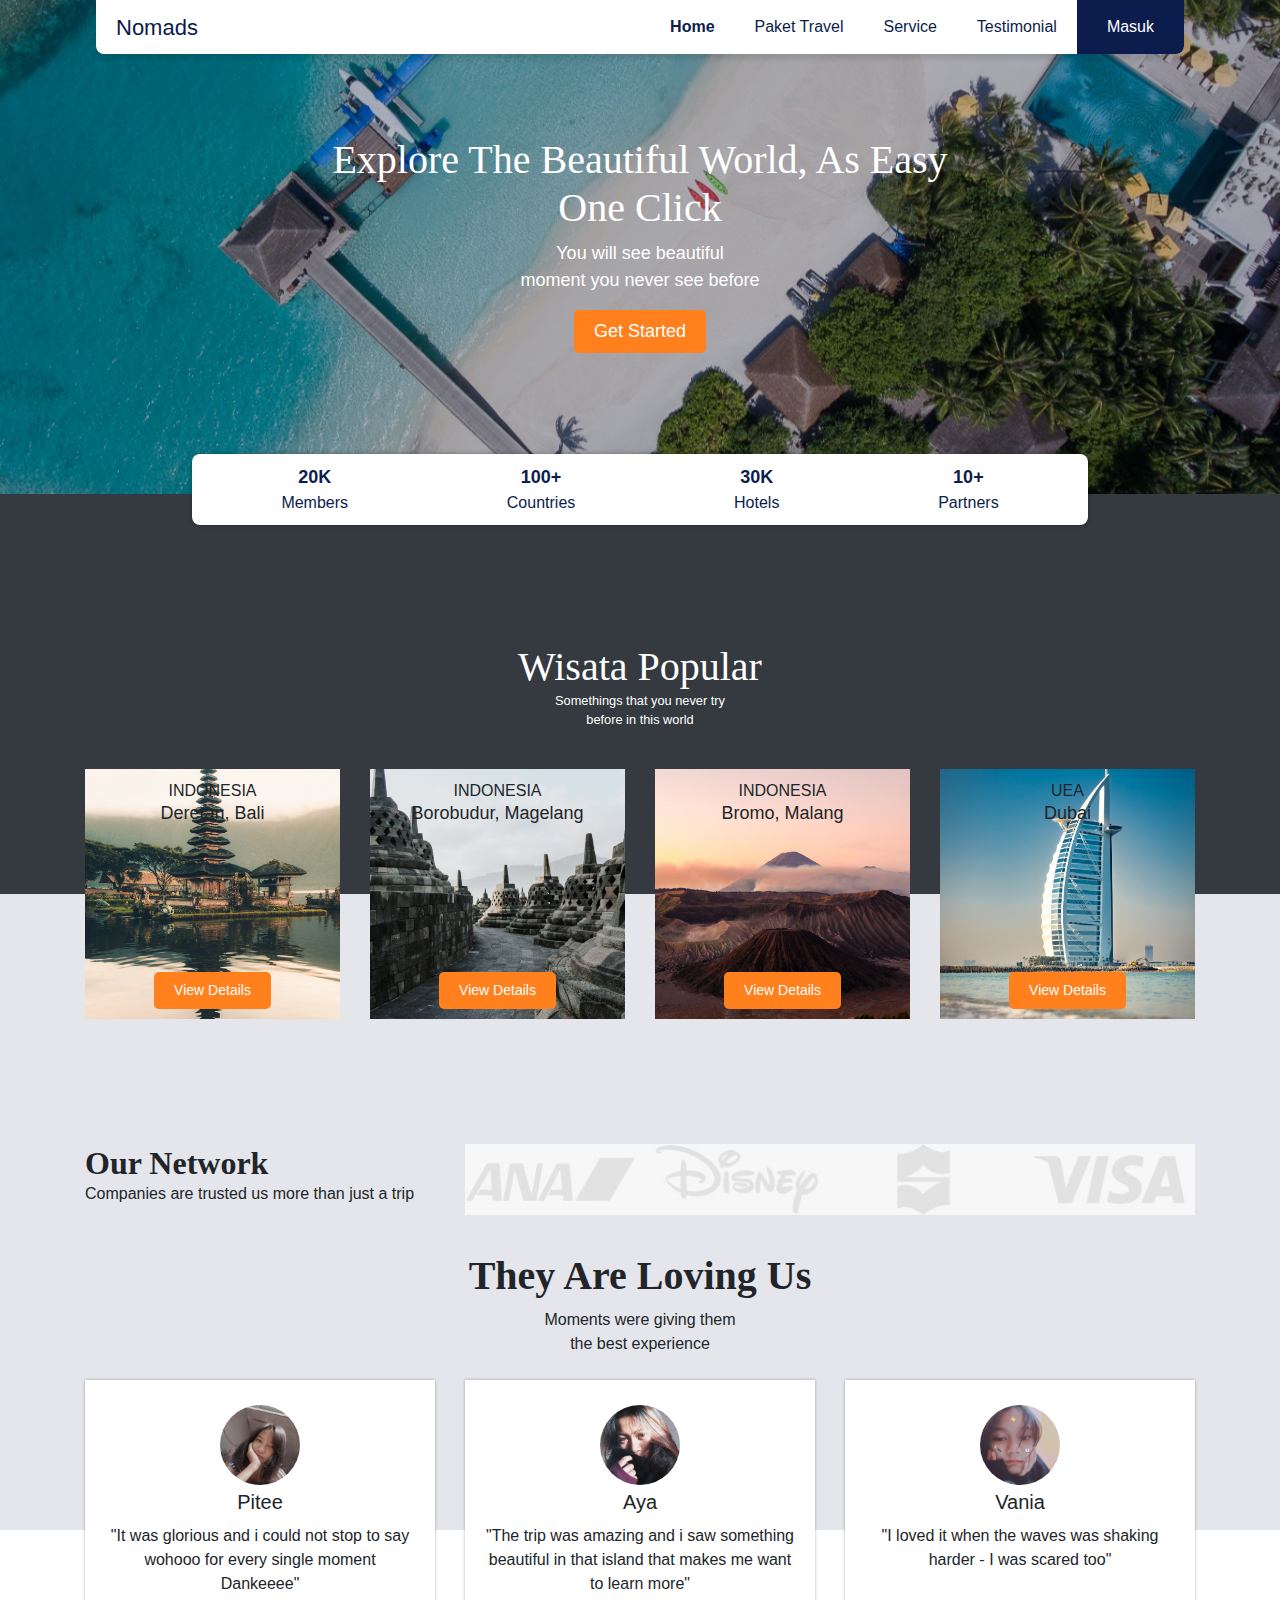
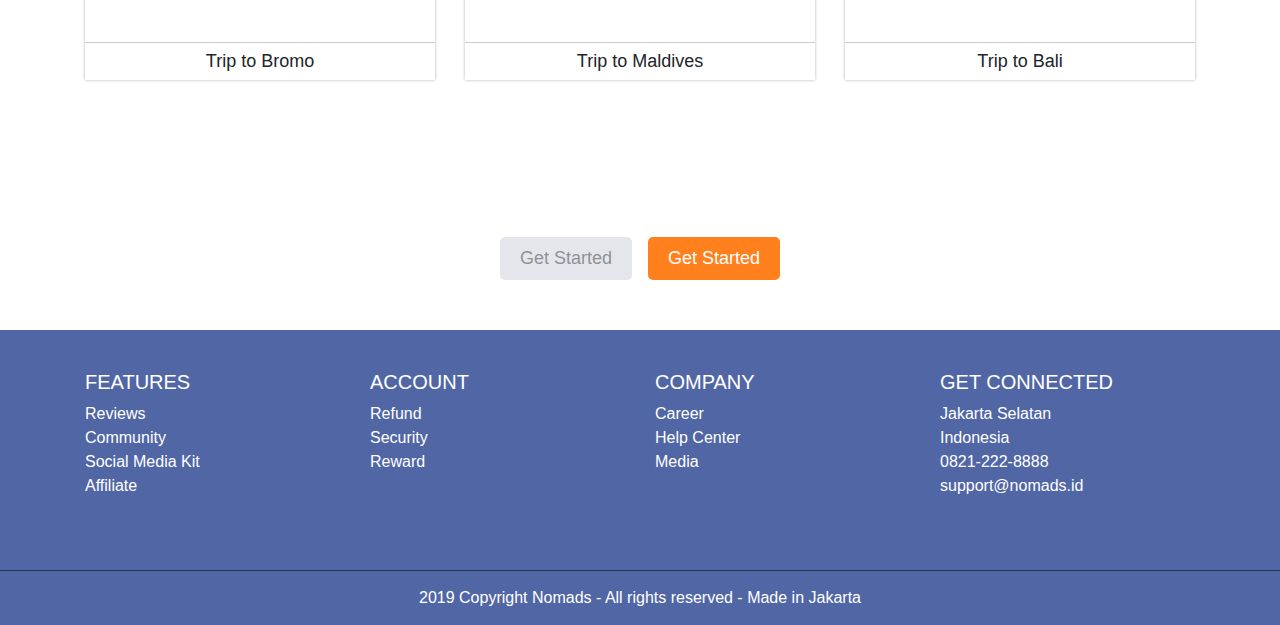
==== index.html @ 21e2a49b "initial commit" ====
<!doctype html>
<html lang="en">
  <head>
    <!-- Required meta tags -->
    <meta charset="utf-8">
    <meta name="viewport" content="width=device-width, initial-scale=1, shrink-to-fit=no">

    <!-- Bootstrap CSS -->
    <link rel="stylesheet" href="bootstrap/css/bootstrap.min.css">

    <!-- Styles -->
    <link rel="stylesheet" type="text/css" href="css/style/index.css">

    <title>Nomads</title>
  </head>
  <body>
    
    <!-- ---------------NAVBAR--------------- -->
    <nav class="nomads-navbar">
    	<div class="items-container">
    		<div class="logo">
    			<a href="#">Nomads</a>
    		</div>	
    		<div class="items-collapse">
    			<label for="collapse" class="toggler">
	    			<span class="burger"></span>
    			</label>
    		</div>
    		<input type="checkbox" id="collapse">
    		<div class="menu-links">
    			<ul>
    				<li class="active">
    					<a class="link" href="#">Home</a>
    				</li>
    				<li>
    					<a class="link" href="#">Paket Travel</a>
    				</li>
    				<li>
    					<a class="link" href="#">Service</a>
    				</li>
    				<li>
    					<a class="link" href="#">Testimonial</a>
    				</li>
    				<li class="auth">
    					<a class="link" href="#">Masuk</a>
    				</li>
    			</ul>
    		</div>
    	</div>
    </nav>

    <!-- --------------HERO-SECTION-------------- -->
    <section id="hero">
    	<div class="hero" style="background-image: url(img/pic9.jpg);">
    		<div class="hero-content">
    			<h1 class="big">Explore The Beautiful World, As Easy One Click</h1>
    			<p class="small">You will see beautiful<br>moment you never see before</p>
    			<a href="#" class="nomads-btn">Get Started</a>
    		</div>
    		<div class="hero-card">
    			<div class="items">
    				<div class="item">
    					<span class="total">20K</span>
    					<span class="info">Members</span>
    				</div>
    				<div class="item">
    					<span class="total">100+</span>
    					<span class="info">Countries</span>
    				</div>
    				<div class="item">
    					<span class="total">30K</span>
    					<span class="info">Hotels</span>
    				</div>
    				<div class="item">
    					<span class="total">10+</span>
    					<span class="info">Partners</span>
    				</div>
    			</div>
    		</div>
    	</div>
    </section>

    <!-- -------------POPULAR-TOUR-SECTION-------------- -->
    <section id="popular-tour">
    	<div class="popular-tour bg-dark">
    		<div class="texts">
	    		<h1 class="big mb-0">Wisata Popular</h1>
	    		<p class="small">Somethings that you never try<br>before in this world</p>
    		</div>
    		<div class="tours">
    			<div class="container">
	    			<div class="row justify-content-center">
	    				<div class="col-lg-3 col-md-4 col-sm-6 mb-3">	
			    			<div class="tour">
			    				<img class="tour-img" src="img/pic6.jpg">
			    				<div class="head">
			    					<p class="country">indonesia</p>
			    					<h3 class="city">Deretan, Bali</h3>
			    				</div>
			    				<div class="foot">
			    					<a href="#" class="nomads-btn">View Details</a>
			    				</div>
			    			</div>
		    			</div>
		    			<div class="col-lg-3 col-md-4 col-sm-6 mb-3">
			    			<div class="tour">
			    				<img class="tour-img" src="img/pic7.jpg">
			    				<div class="head">
			    					<p class="country">indonesia</p>
			    					<h3 class="city">Borobudur, Magelang</h3>
			    				</div>
			    				<div class="foot">
			    					<a href="#" class="nomads-btn">View Details</a>
			    				</div>
			    			</div>
			    		</div>
		    			<div class="col-lg-3 col-md-4 col-sm-6 mb-3">
			    			<div class="tour">
			    				<img class="tour-img" src="img/pic1.jpg">
			    				<div class="head">
			    					<p class="country">indonesia</p>
			    					<h3 class="city">Bromo, Malang</h3>
			    				</div>
			    				<div class="foot">
			    					<a href="#" class="nomads-btn">View Details</a>
			    				</div>
			    			</div>
			    		</div>
		    			<div class="col-lg-3 col-md-4 col-sm-6 mb-3">
			    			<div class="tour">
			    				<img class="tour-img" src="img/pic8.jpg">
			    				<div class="head">
			    					<p class="country">uea</p>
			    					<h3 class="city">Dubai</h3>
			    				</div>
			    				<div class="foot">
			    					<a href="#" class="nomads-btn">View Details</a>
			    				</div>
			    			</div>
			    		</div>
	    			</div>
    			</div>
    		</div>
    	</div>
    </section>

    <!-- ------------------MAIN-SECTION----------------- -->
    <section id="main">
    	<div class="container">

    		<!-- ---------NETWORKS-------- -->
			<div class="networks">
    			<div class="row justify-content-center">
    				<div class="col-md-4">
			    		<div class="network-text">
			    			<h2 class="title">Our Network</h2>
			    			<p class="text">Companies are trusted us more than just a trip</p>
			    		</div>
			    	</div>
			    	<div class="col-md-8">
			    		<div class="network-img">
			    			<img src="img/network.jpg">
			    		</div>
			    	</div>
		    	</div>
	    	</div>

	    	<!-- ---------TESTIMONIAL--------- -->
	    	<div class="testimoni">
	    		<div class="header text-center mb-4">
		    		<h1 class="title">They Are Loving Us</h1>
		    		<p class="small-text">Moments were giving them<br>the best experience</p>
	    		</div>
	    		<div class="row justify-content-center">
	    			<div class="col-lg-4 col-md-4 col-sm-6">
			    		<div class="testimoni-card">
			    			<div class="user">
			    				<img class="user-img" src="img/user1.jpg">
			    				<h5 class="user-name">Pitee</h5>
			    			</div>
			    			<div class="testimoni-card-text">
			    				<p>"It was glorious and i could not stop to say wohooo for every single moment Dankeeee"</p>
			    			</div>
			    			<div class="testimoni-card-footer">
			    				<h5 class="trip">Trip to Bromo</h5>
			    			</div>
			    		</div>
		    		</div>
		    		<div class="col-lg-4 col-md-4 col-sm-6">
			    		<div class="testimoni-card">
			    			<div class="user">
			    				<img class="user-img" src="img/user2.jpg">
			    				<h5 class="user-name">Aya</h5>
			    			</div>
			    			<div class="testimoni-card-text">
			    				<p>"The trip was amazing and i saw something beautiful in that island that makes me want to learn more"</p>
			    			</div>
			    			<div class="testimoni-card-footer">
			    				<h5 class="trip">Trip to Maldives</h5>
			    			</div>
			    		</div>
		    		</div>
		    		<div class="col-lg-4 col-md-4 col-sm-6">
			    		<div class="testimoni-card">
			    			<div class="user">
			    				<img class="user-img" src="img/user5.jpg">
			    				<h5 class="user-name">Vania</h5>
			    			</div>
			    			<div class="testimoni-card-text">
			    				<p>"I loved it when the waves was shaking harder - I was scared too"</p>
			    			</div>
			    			<div class="testimoni-card-footer">
			    				<h5 class="trip">Trip to Bali</h5>
			    			</div>
			    		</div>
		    		</div>
	    		</div>
	    	</div>
    	</div>
    </section>

    <!-- --------------GET-STARTED-SECTION-------------- -->
    <section id="getStarted">
    	<a href="#" class="nomads-btn muted mx-2">Get Started</a>
    	<a href="#" class="nomads-btn mx-2">Get Started</a>
    </section>

    <!-- ----------------FOOTER-SECTION---------------- -->
    <section id="footer">
    	<div class="footer-contents">
    		<div class="container mb-5">
		    	<div class="row">
		    		<div class="col-md-3 col-sm-4 col-6 mb-4">
		    			<div class="content">
			    			<h4 class="title">Features</h4>
			    			<ul class="items">
			    				<li>
			    					<a class="item" href="#">Reviews</a>
			    				</li>
			    				<li>
			    					<a class="item" href="#">Community</a>
			    				</li>
			    				<li>
			    					<a class="item" href="#">Social Media Kit</a>
			    				</li>
			    				<li>
			    					<a class="item" href="#">Affiliate</a>
			    				</li>
			    			</ul>
		    			</div>
		    		</div>
		    		<div class="col-md-3 col-sm-4 col-6 mb-4">
		    			<div class="content">
			    			<h4 class="title">Account</h4>
			    			<ul class="items">
			    				<li>
			    					<a class="item" href="#">Refund</a>
			    				</li>
			    				<li>
			    					<a class="item" href="#">Security</a>
			    				</li>
			    				<li>
			    					<a class="item" href="#">Reward</a>
			    				</li>
			    			</ul>
		    			</div>
		    		</div>
		    		<div class="col-md-3 col-sm-4 col-6 mb-4">
		    			<div class="content">
			    			<h4 class="title">Company</h4>
			    			<ul class="items">
			    				<li>
			    					<a class="item" href="#">Career</a>
			    				</li>
			    				<li>
			    					<a class="item" href="#">Help Center</a>
			    				</li>
			    				<li>
			    					<a class="item" href="#">Media</a>
			    				</li>
			    			</ul>
		    			</div>
		    		</div>
		    		<div class="col-md-3 col-sm-4 col-6 mb-4">
		    			<div class="content">
			    			<h4 class="title">Get Connected</h4>
			    			<ul class="items">
			    				<li>
			    					<a class="item" href="#">Jakarta Selatan</a>
			    				</li>
			    				<li>
			    					<a class="item" href="#">Indonesia</a>
			    				</li>
			    				<li>
			    					<a class="item" href="#">0821-222-8888</a>
			    				</li>
			    				<li>
			    					<a class="item" href="#">support@nomads.id</a>
			    				</li>
			    			</ul>
		    			</div>
		    		</div>
		    	</div>
	    	</div>
	    	<div class="copyright">
	    		<p>2019 Copyright Nomads - All rights reserved - Made in Jakarta</p>
	    	</div>
    	</div>
    </section>



    <!-- Optional JavaScript -->
    <!-- jQuery first, then Popper.js, then Bootstrap JS -->
    <script src="https://code.jquery.com/jquery-3.3.1.slim.min.js" integrity="sha384-q8i/X+965DzO0rT7abK41JStQIAqVgRVzpbzo5smXKp4YfRvH+8abtTE1Pi6jizo" crossorigin="anonymous"></script>
    <script src="bootstrap/js/bootstrap.min.js"></script>
  </body>
</html>
---- css/style/index.css ----
* {
  margin: 0;
  padding: 0;
  box-sizing: border-box;
}

.nomads-navbar {
  position: relative;
  width: 85%;
  margin: auto;
  padding: 0;
  z-index: 10;
  background-color: #FFF;
  border-bottom-left-radius: 8px;
  border-bottom-right-radius: 8px;
  overflow: hidden;
  box-shadow: 0 5px 5px rgba(0, 0, 0, 0.1);
}
.nomads-navbar .items-container {
  display: flex;
  justify-content: space-between;
}
.nomads-navbar .items-container .logo {
  display: flex;
  align-items: center;
  padding: 0 20px;
}
.nomads-navbar .items-container .logo a {
  font-size: 22px;
  color: #0B1C4D;
  text-decoration: none;
  font-weight: 500;
}
.nomads-navbar .items-container .logo a .logo-wrapper {
  width: 120px;
}
.nomads-navbar .items-container .logo a .logo-wrapper img {
  width: 100%;
}
.nomads-navbar .items-container #collapse {
  display: none;
}
.nomads-navbar .items-container .menu-links {
  display: flex;
}
.nomads-navbar .items-container .menu-links ul {
  margin: 0;
  display: flex;
  align-items: center;
  list-style: none;
}
.nomads-navbar .items-container .menu-links ul li {
  padding: 15px 20px;
}
.nomads-navbar .items-container .menu-links ul li .link {
  color: #0B1C4D;
  text-decoration: none;
}
.nomads-navbar .items-container .menu-links ul li.active {
  font-weight: 700;
}
.nomads-navbar .items-container .menu-links ul li.auth {
  padding: 15px 30px;
  background-color: #0B1C4D;
}
.nomads-navbar .items-container .menu-links ul li.auth .link {
  color: #FFF;
}
.nomads-navbar .items-container .items-collapse {
  display: none;
}

#footer {
  background-color: #5166A5;
}
#footer .footer-contents {
  padding-top: 40px;
}
#footer .footer-contents .content {
  color: #fff;
}
#footer .footer-contents .content .title {
  font-weight: 400;
  font-size: 20px;
  text-transform: uppercase;
}
#footer .footer-contents .content .items {
  list-style: none;
  margin: 0;
}
#footer .footer-contents .content .items .item {
  color: inherit;
  font-weight: 100;
}
#footer .footer-contents .copyright {
  border-top: 1px solid rgba(0, 0, 0, 0.5);
  padding: 15px;
  text-align: center;
}
#footer .footer-contents .copyright p {
  color: #fff;
  margin: 0;
}

#hero {
  position: relative;
  margin-top: -60px;
  width: 100%;
  height: 500px;
}
#hero .hero {
  position: absolute;
  top: 0;
  left: 0;
  width: 100%;
  height: 100%;
  z-index: 1;
  background-size: cover;
  background-position: center;
  background-repeat: no-repeat;
  display: flex;
  justify-content: center;
  align-items: center;
}
#hero .hero::after {
  content: "";
  position: absolute;
  top: 0;
  left: 0;
  width: 100%;
  height: 100%;
  z-index: -1;
  background-color: rgba(0, 0, 0, 0.25);
}
#hero .hero .hero-content {
  max-width: 50%;
  text-align: center;
  color: #fff;
}
#hero .hero .hero-content .big {
  font-family: serif;
}
#hero .hero .hero-content .small {
  font-size: 18px;
  font-weight: 100;
}
#hero .hero .hero-card {
  position: absolute;
  width: 70%;
  left: 50%;
  top: calc(100% - 40px);
  transform: translateX(-50%);
  background-color: #FFF;
  padding: 10px;
  border-radius: 8px;
  box-shadow: 0 0 5px rgba(0, 0, 0, 0.3);
  z-index: 1;
}
#hero .hero .hero-card .items {
  display: flex;
  justify-content: space-around;
  align-items: center;
}
#hero .hero .hero-card .items .item {
  text-align: center;
  color: #0B1C4D;
}
#hero .hero .hero-card .items .item .total {
  display: inline-block;
  font-weight: 700;
  font-size: 18px;
}
#hero .hero .hero-card .items .item .info {
  display: block;
}

.popular-tour {
  position: relative;
  width: 100%;
  height: 400px;
}
.popular-tour .texts {
  text-align: center;
  color: #fff;
  height: 400px;
  display: flex;
  justify-content: center;
  align-items: center;
  flex-direction: column;
}
.popular-tour .texts .big {
  font-family: serif;
}
.popular-tour .tours {
  margin-top: calc(250px / -2);
}
.popular-tour .tours .tour {
  position: relative;
  height: 250px;
}
.popular-tour .tours .tour .tour-img {
  width: 100%;
  height: 100%;
  object-fit: cover;
}
.popular-tour .tours .tour .head {
  position: absolute;
  top: 0;
  left: 0;
  width: 100%;
  padding: 10px;
  text-align: center;
}
.popular-tour .tours .tour .head .country {
  margin: 0;
  text-transform: uppercase;
}
.popular-tour .tours .tour .head .city {
  margin: 0;
  font-size: 18px;
}
.popular-tour .tours .tour .foot {
  position: absolute;
  width: 100%;
  left: 0;
  bottom: 0;
  text-align: center;
  padding-bottom: 10px;
}
.popular-tour .tours .tour .foot .nomads-btn {
  font-size: 14px;
}

#main {
  padding-top: 250px;
  background-color: #E4E6EB;
}
#main .networks {
  margin-bottom: 30px;
}
#main .networks .network-text .title {
  font-family: serif;
  font-weight: bold;
  margin: 0;
}
#main .networks .network-img {
  width: 100%;
}
#main .networks .network-img img {
  width: 100%;
}
#main .testimoni .title {
  font-family: serif;
  font-weight: bold;
}
#main .testimoni .testimoni-card {
  height: 300px;
  background-color: #fff;
  position: relative;
  box-shadow: 0 0 3px rgba(0, 0, 0, 0.3);
  margin-bottom: calc(300px / -2);
}
#main .testimoni .testimoni-card .user {
  display: flex;
  justify-content: center;
  align-items: center;
  flex-direction: column;
  padding: 25px 10px 10px 10px;
}
#main .testimoni .testimoni-card .user .user-img {
  width: 80px;
  height: 80px;
  object-fit: cover;
  border-radius: 50%;
}
#main .testimoni .testimoni-card .user .user-name {
  font-size: 20px;
  margin-top: 5px;
  margin-bottom: 0;
}
#main .testimoni .testimoni-card .testimoni-card-text {
  text-align: center;
  padding: 0 20px 10px 20px;
  height: 120px;
}
#main .testimoni .testimoni-card .testimoni-card-text p {
  height: 100%;
  overflow: hidden;
}
#main .testimoni .testimoni-card .testimoni-card-footer {
  position: absolute;
  right: 0;
  bottom: 0;
  left: 0;
  padding: 8px;
  border-top: 1px solid rgba(0, 0, 0, 0.2);
}
#main .testimoni .testimoni-card .testimoni-card-footer .trip {
  text-align: center;
  font-size: 18px;
  margin: 0;
}

#getStarted {
  height: 400px;
  display: flex;
  justify-content: center;
  align-items: flex-end;
  padding-bottom: 50px;
}

.nomads-btn {
  text-decoration: none;
  display: inline-block;
  padding: 8px 20px;
  font-size: 18px;
  color: #fff;
  background-color: #FF801D;
  transition: 0.3s ease;
  border-radius: 5px;
}
.nomads-btn:hover {
  text-decoration: none;
  color: #fff;
  background-color: #ff8e37;
}

.muted {
  color: rgba(0, 0, 0, 0.4);
  background-color: #E4E6EB;
  pointer-events: none;
}

@media only screen and (max-width: 790px) {
  .nomads-navbar {
    overflow: unset;
    padding: 12px 10px;
  }
  .nomads-navbar .items-container {
    align-items: center;
  }
  .nomads-navbar .items-container #collapse:checked + .menu-links {
    transform: scaleY(1);
  }
  .nomads-navbar .items-container #collapse:checked + .menu-links ul {
    opacity: 1;
  }
  .nomads-navbar .items-container .menu-links {
    position: absolute;
    width: 100%;
    top: 100%;
    left: 0;
    background-color: #FFF;
    display: block;
    border-top: 1px solid rgba(0, 0, 0, 0.2);
    border-radius: 8px;
    overflow: hidden;
    box-shadow: 0 5px 5px rgba(0, 0, 0, 0.1);
    text-align: center;
    transform-origin: top;
    transform: scaleY(0);
    transition: 0.5s ease-in-out;
  }
  .nomads-navbar .items-container .menu-links ul {
    display: block;
    opacity: 0;
    transition: 0.3s ease 0.5s;
  }
  .nomads-navbar .items-container .menu-links.active {
    transform: scaleY(1);
  }
  .nomads-navbar .items-container .items-collapse {
    display: block;
    margin-right: 20px;
  }
  .nomads-navbar .items-container .items-collapse .toggler {
    position: relative;
    width: 30px;
    height: 20px;
    border: none;
    outline: none;
    background-color: transparent;
    cursor: pointer;
    margin: 0;
  }
  .nomads-navbar .items-container .items-collapse .toggler .burger {
    position: absolute;
    top: 0;
    left: 0;
    display: block;
    width: 100%;
    height: 3px;
    background-color: #0B1C4D;
  }
  .nomads-navbar .items-container .items-collapse .toggler .burger::before, .nomads-navbar .items-container .items-collapse .toggler .burger::after {
    content: "";
    position: absolute;
    height: 3px;
    left: 0;
    background-color: #0B1C4D;
    transition: 0.3s ease-in-out;
  }
  .nomads-navbar .items-container .items-collapse .toggler .burger::before {
    top: calc(20px / 2 - 2px);
    width: calc(100% / 1.5);
  }
  .nomads-navbar .items-container .items-collapse .toggler .burger::after {
    top: calc(20px - 3px);
    width: calc(100% / 3);
  }

  #hero .hero .hero-content {
    max-width: 80%;
  }
  #hero .hero .hero-card {
    width: 85%;
  }

  #main .testimoni .testimoni-card {
    margin-bottom: 20px;
  }

  #getStarted {
    height: auto;
    padding: 80px 0;
  }
}
@media only screen and (max-width: 992px) {
  .popular-tour {
    position: relative;
    width: 100%;
    height: auto;
    padding-bottom: 30px;
  }

  #main {
    padding-top: 100px;
  }
}

/*# sourceMappingURL=index.css.map */
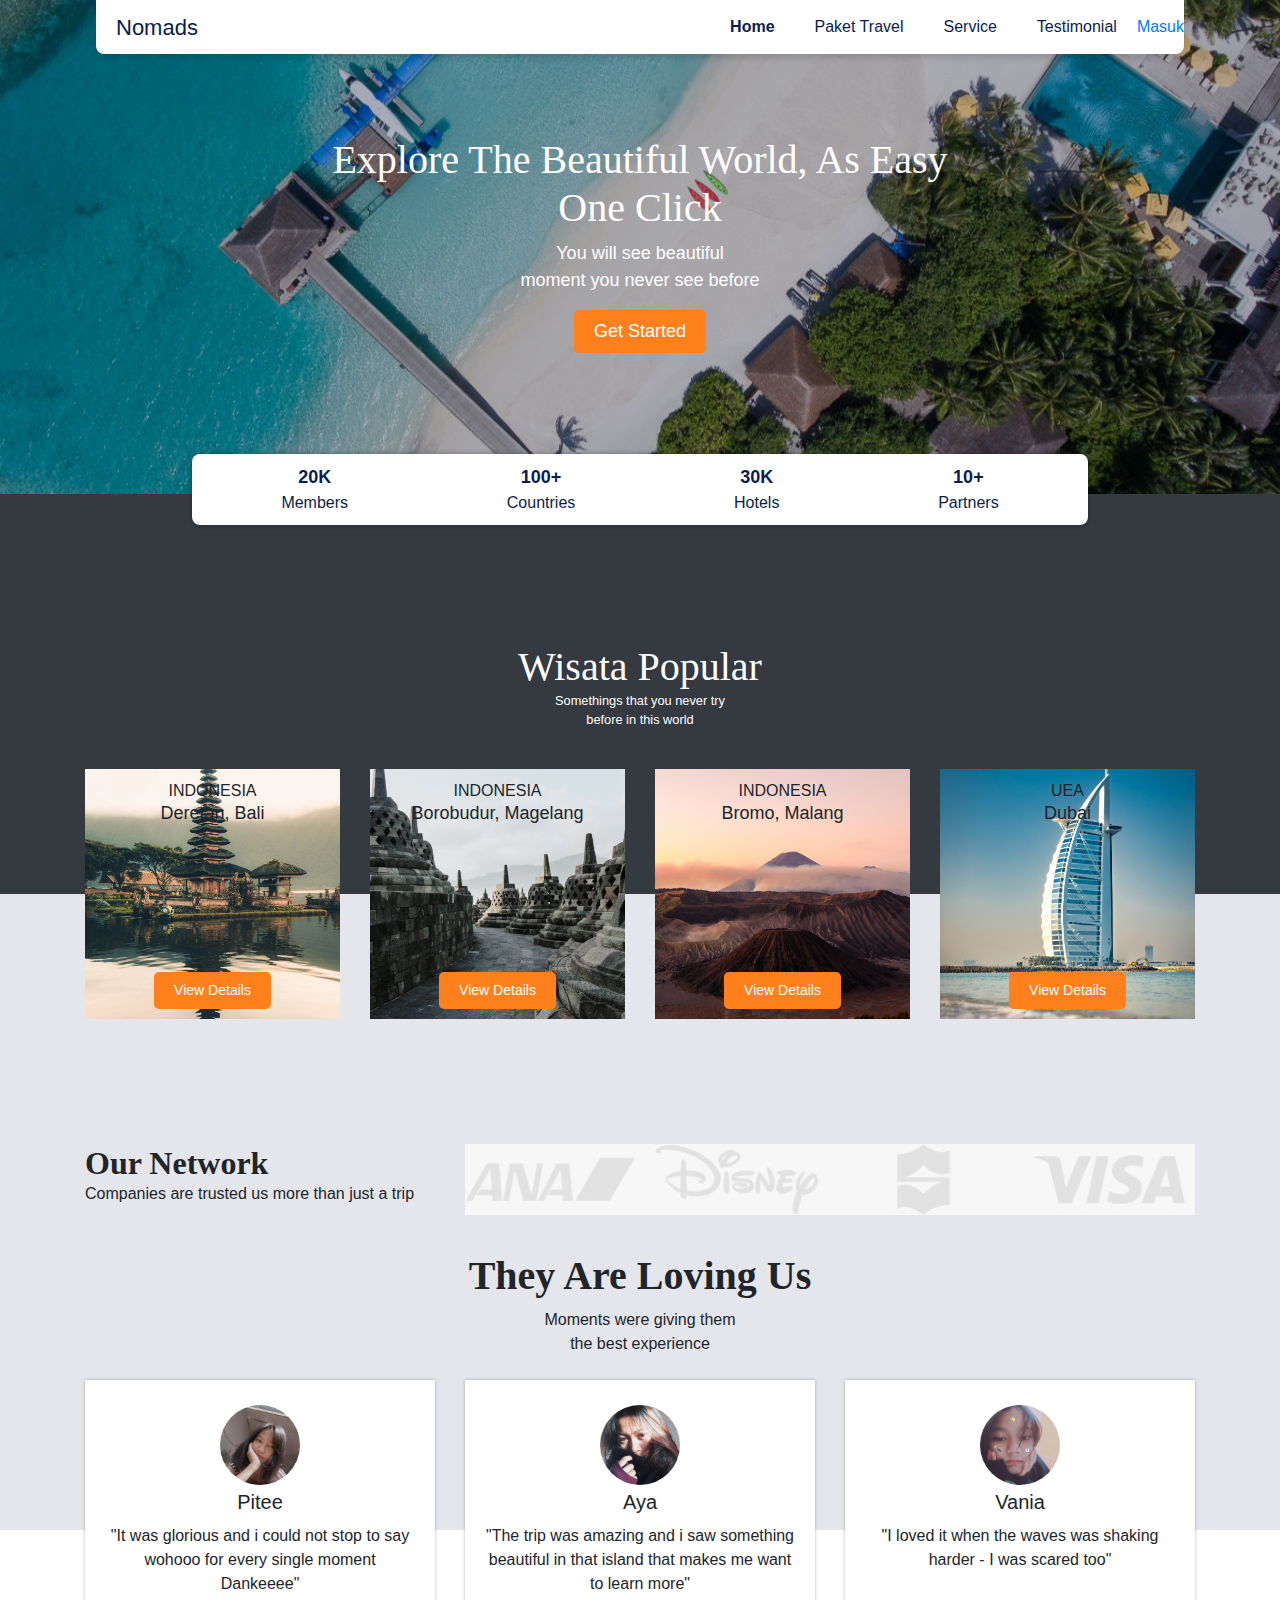
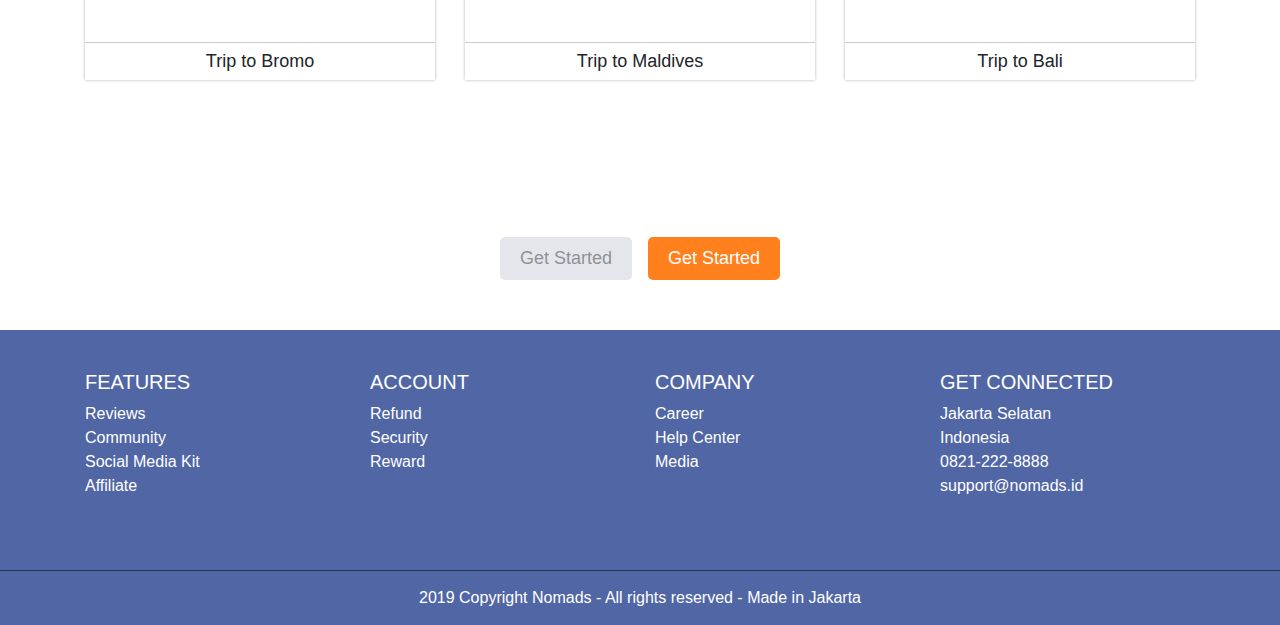
==== commit 3f97a8df: "Melakukan perbaikan di navbar dan halaman profile" ====
--- a/index.html
+++ b/index.html
@@ -41,9 +41,9 @@
     				<li>
     					<a class="link" href="#">Testimonial</a>
     				</li>
-    				<li class="auth">
-    					<a class="link" href="#">Masuk</a>
-    				</li>
+    				<a class="auth" href="#">
+    					<span class="link">Masuk</span>
+    				</a>
     			</ul>
     		</div>
     	</div>
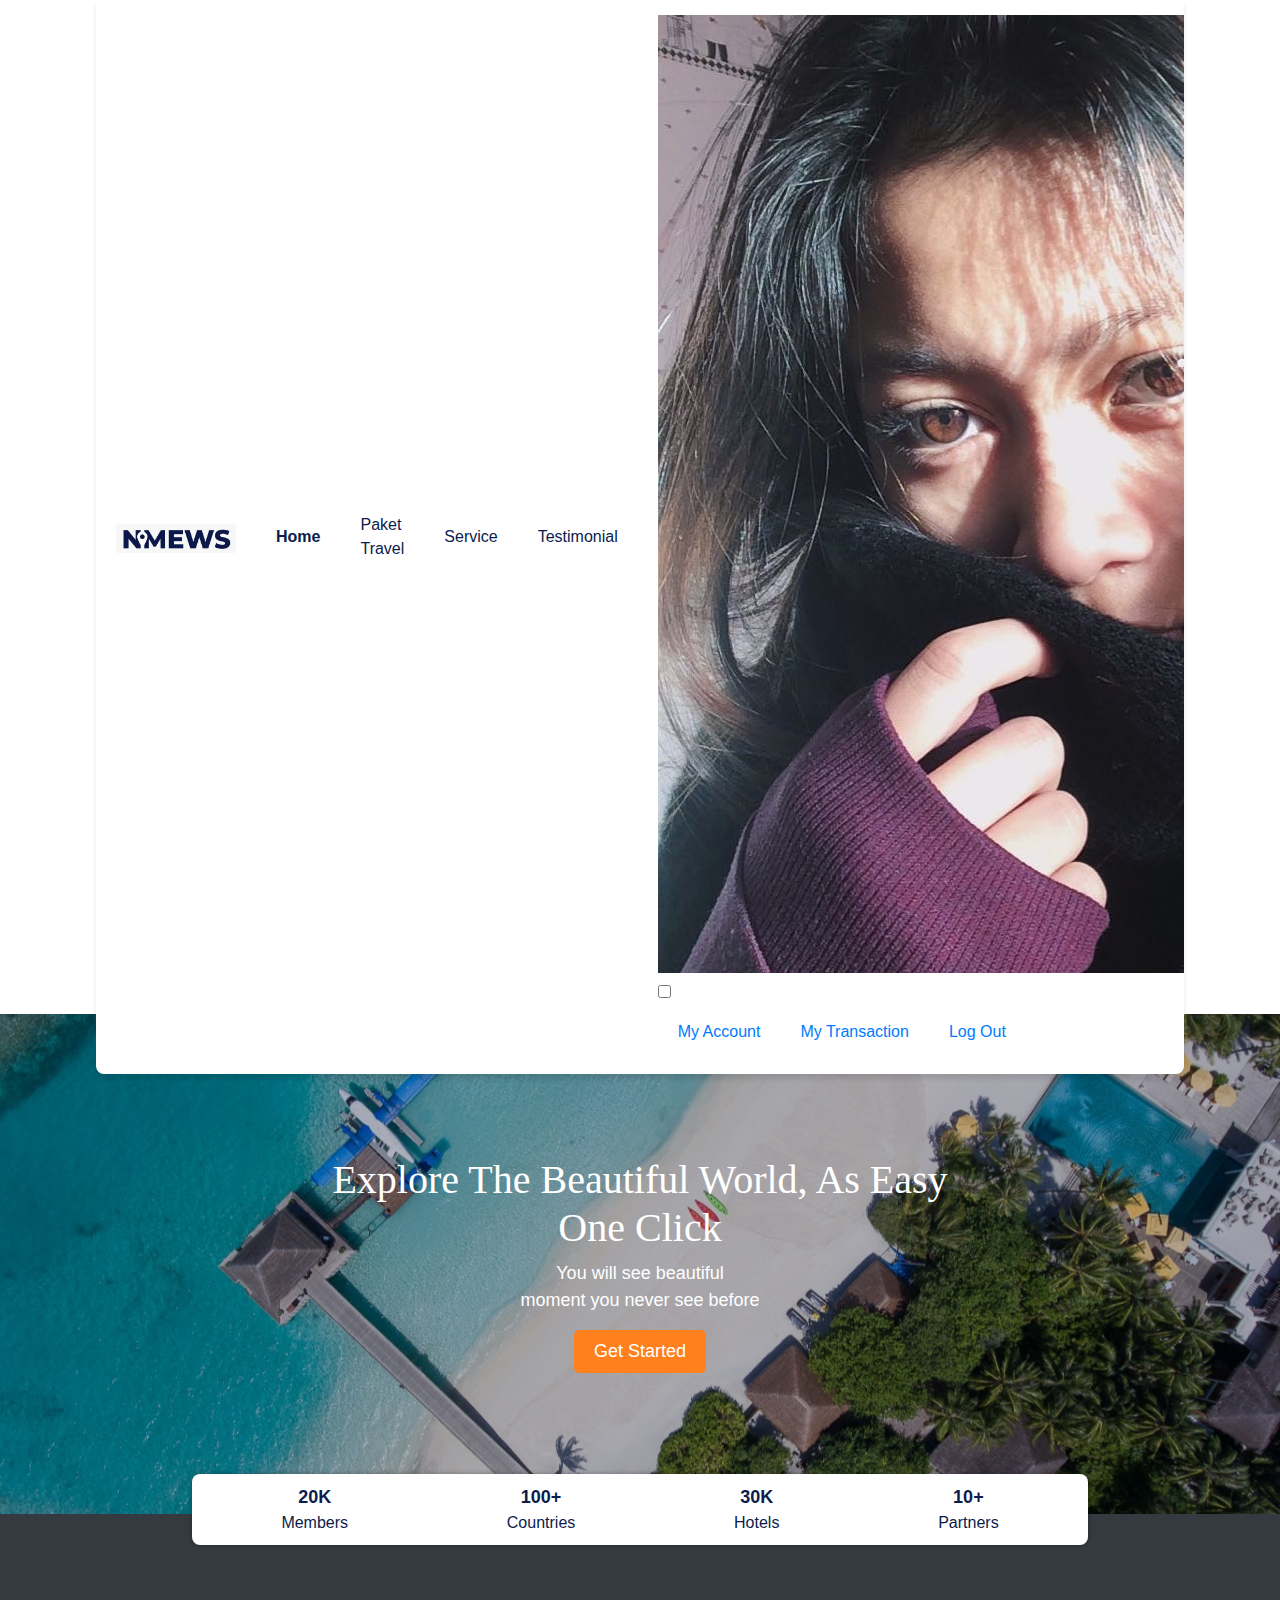
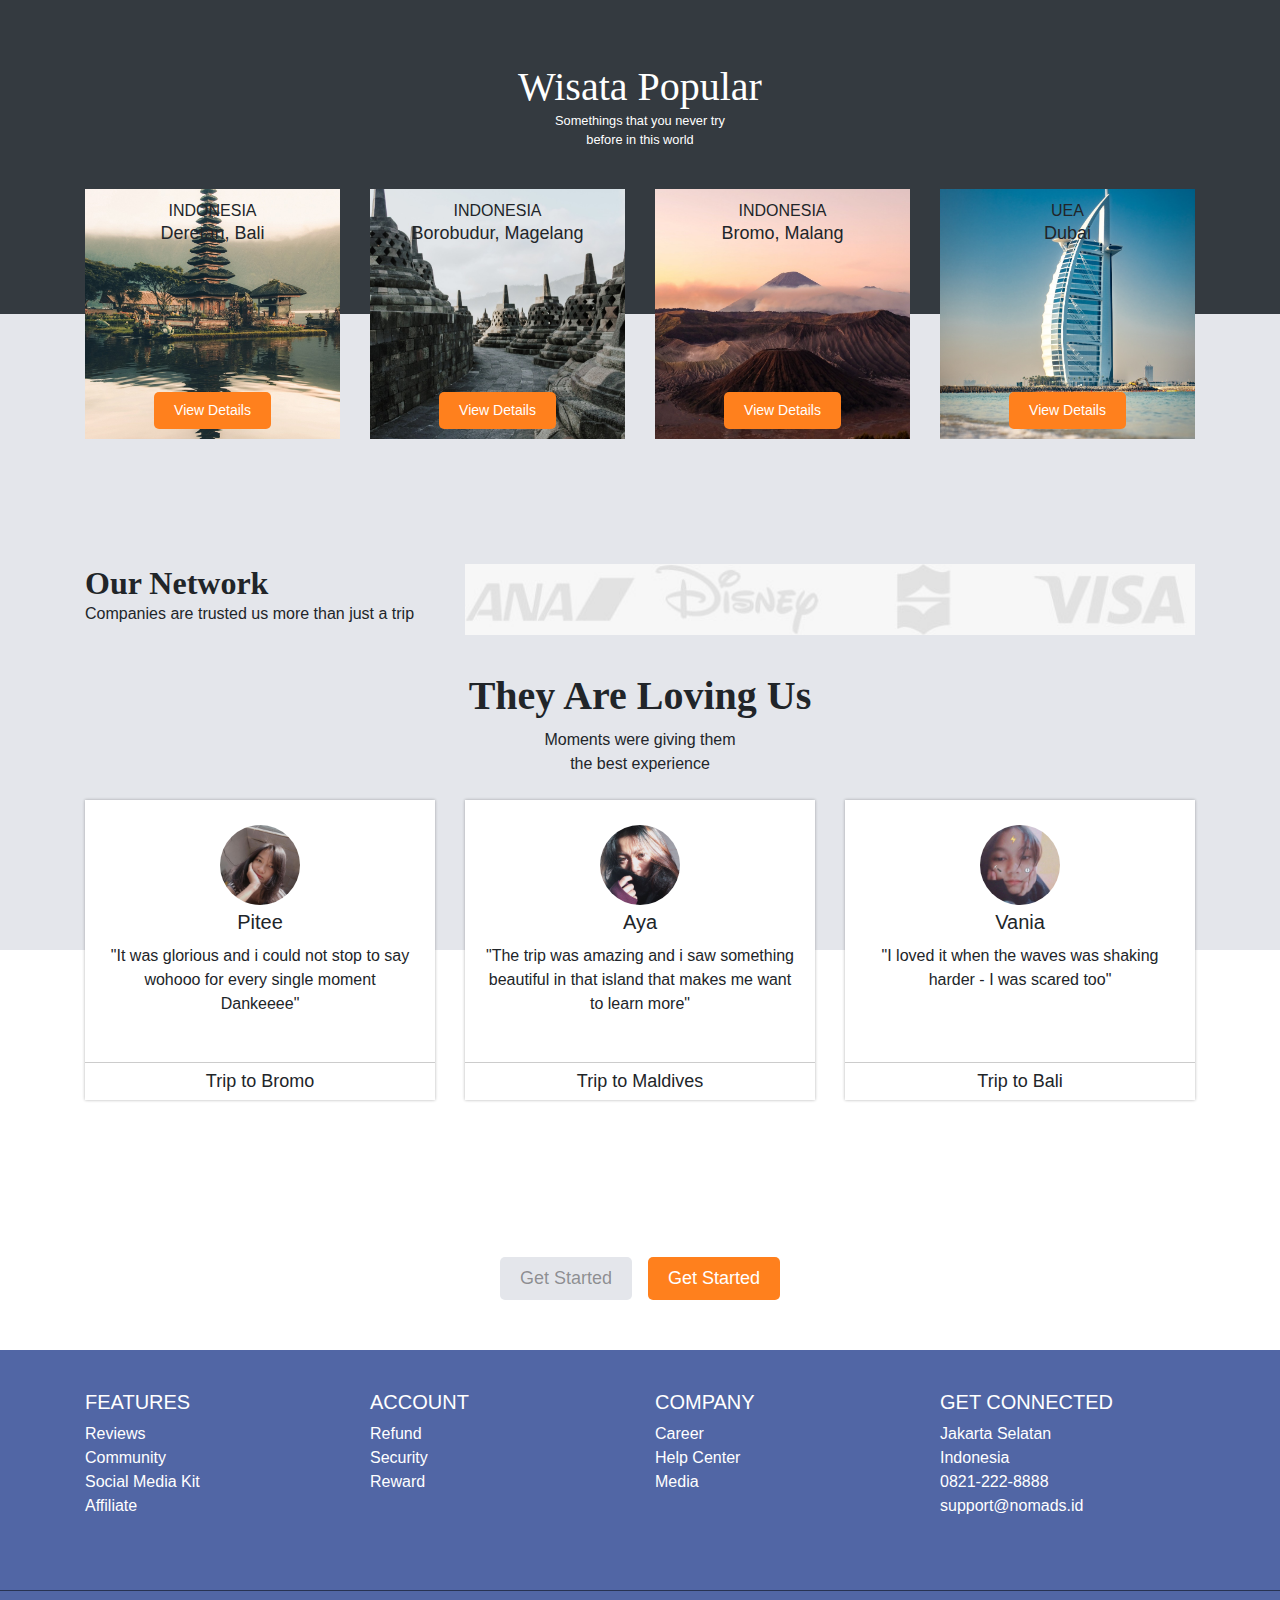
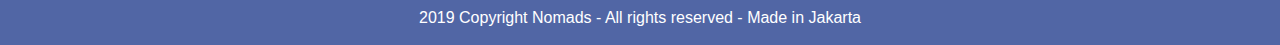
==== commit a5f03d2f: "menyelesaikan halaman change password" ====
--- a/index.html
+++ b/index.html
@@ -19,7 +19,11 @@
     <nav class="nomads-navbar">
     	<div class="items-container">
     		<div class="logo">
-    			<a href="#">Nomads</a>
+    			<a href="#">
+                    <div class="logo-wrapper">
+                        <img src="img/nomads.jpg">
+                    </div>         
+                </a>
     		</div>	
     		<div class="items-collapse">
     			<label for="collapse" class="toggler">
@@ -28,7 +32,7 @@
     		</div>
     		<input type="checkbox" id="collapse">
     		<div class="menu-links">
-    			<ul>
+    			<ul> 
     				<li class="active">
     					<a class="link" href="#">Home</a>
     				</li>
@@ -41,9 +45,34 @@
     				<li>
     					<a class="link" href="#">Testimonial</a>
     				</li>
-    				<a class="auth" href="#">
+
+                    <!-- --------------IF-NOT-AUTHENCTICATED-------------- -->
+    				<!-- <a class="auth" href="#">
     					<span class="link">Masuk</span>
-    				</a>
+    				</a> -->
+
+                    <!-- -------------------IF-AUTHENTICATED-------------- -->
+                    <li class="profile">
+                        <div class="profile-wrapper">
+                            <label class="profile-img" for="profileMenu">
+                                <img src="img/user2.jpg">
+                            </label>
+                            <input type="checkbox" id="profileMenu">
+                            <div class="profile-menu">
+                                <ul>
+                                    <li>
+                                        <a class="profile-menu-link" href="#">My Account</a>
+                                    </li>
+                                    <li>
+                                        <a class="profile-menu-link" href="#">My Transaction</a>
+                                    </li>
+                                    <li>
+                                        <a class="profile-menu-link" href="#">Log Out</a>
+                                    </li>
+                                </ul>
+                            </div>
+                        </div>
+                    </li>
     			</ul>
     		</div>
     	</div>
